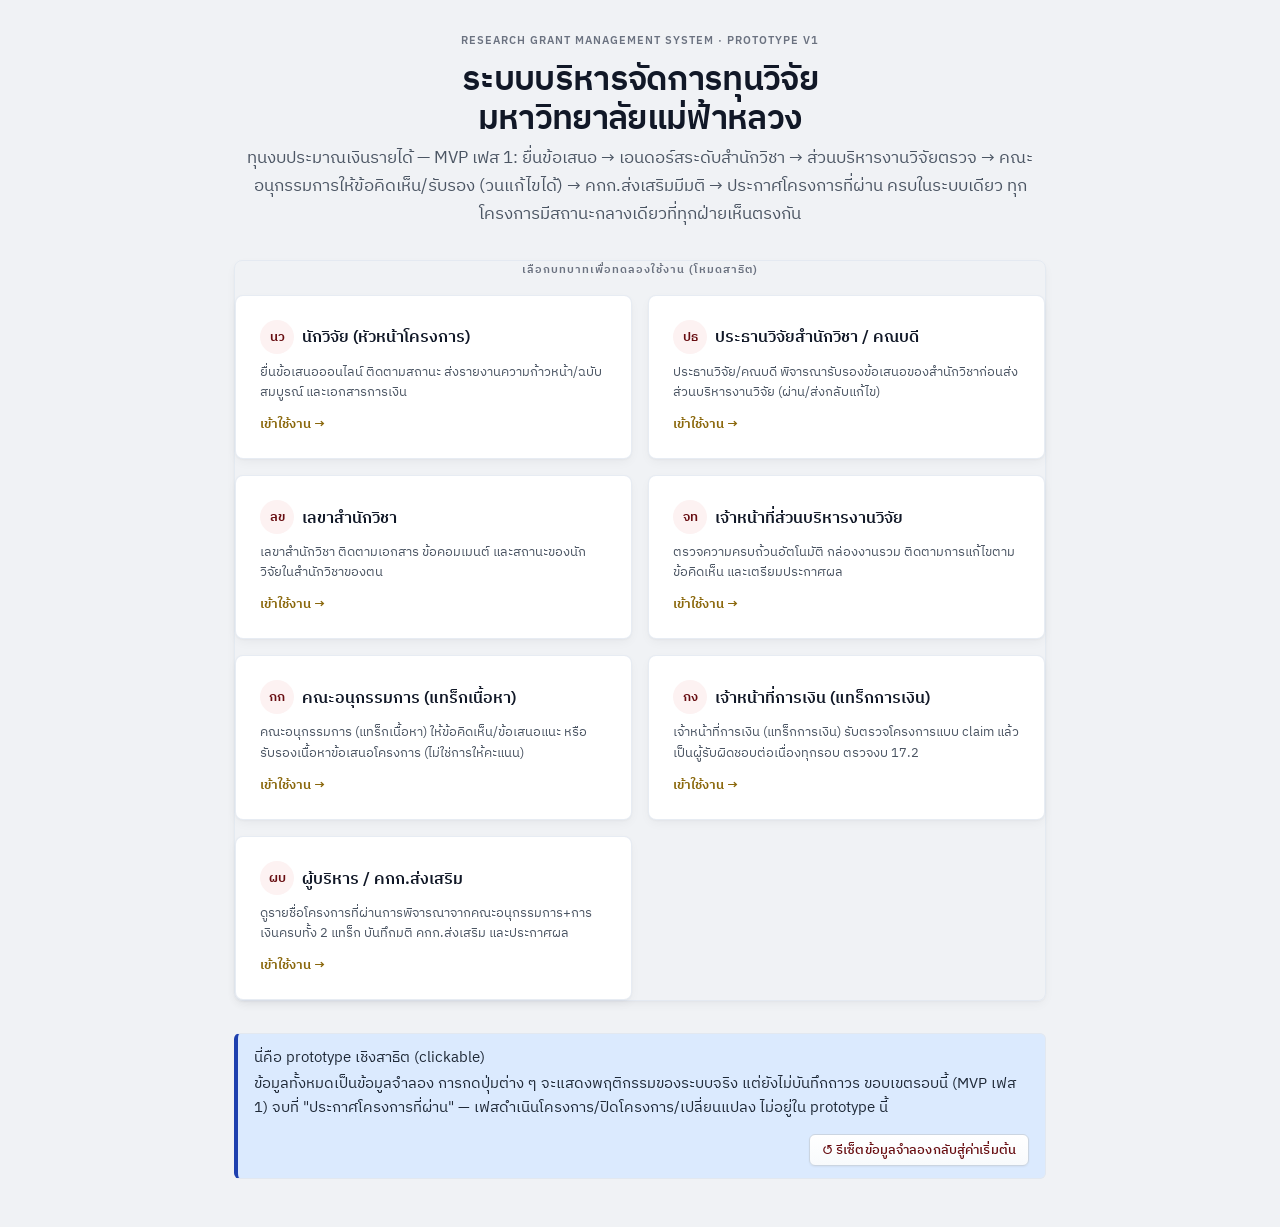
==== index.html @ e636d975 "Add files via upload" ====
<!DOCTYPE html>
<html lang="th">
<head>
<meta charset="UTF-8">
<meta name="viewport" content="width=device-width, initial-scale=1.0">
<title>RGMS · ระบบบริหารจัดการทุนวิจัย มฟล.</title>
<link rel="stylesheet" href="style.css">
</head>
<body>
<main class="section" style="min-height:100vh; display:flex; align-items:center;">
  <div class="container container--narrow stack gap-6">

    <div class="stack gap-2 text-center">
      <span class="text-overline">Research Grant Management System · Prototype v1</span>
      <h1 class="text-display">ระบบบริหารจัดการทุนวิจัย<br>มหาวิทยาลัยแม่ฟ้าหลวง</h1>
      <p class="text-body-lg text-muted">ทุนงบประมาณเงินรายได้ — MVP เฟส 1: ยื่นข้อเสนอ → เอนดอร์สระดับสำนักวิชา → ส่วนบริหารงานวิจัยตรวจ →
        คณะอนุกรรมการให้ข้อคิดเห็น/รับรอง (วนแก้ไขได้) → คกก.ส่งเสริมมีมติ → ประกาศโครงการที่ผ่าน
        ครบในระบบเดียว ทุกโครงการมีสถานะกลางเดียวที่ทุกฝ่ายเห็นตรงกัน</p>
    </div>

    <div class="card card--flat" style="background:transparent; border:none; padding:0;">
      <p class="text-overline text-center" style="margin-bottom:var(--space-4);">เลือกบทบาทเพื่อทดลองใช้งาน (โหมดสาธิต)</p>
      <div class="grid grid-2" id="role-grid"></div>
    </div>

   <div class="notice notice--info">
      <span class="notice__title">นี่คือ prototype เชิงสาธิต (clickable)</span>
      <span class="notice__body">ข้อมูลทั้งหมดเป็นข้อมูลจำลอง การกดปุ่มต่าง ๆ จะแสดงพฤติกรรมของระบบจริง แต่ยังไม่บันทึกถาวร
        ขอบเขตรอบนี้ (MVP เฟส 1) จบที่ "ประกาศโครงการที่ผ่าน" — เฟสดำเนินโครงการ/ปิดโครงการ/เปลี่ยนแปลง ไม่อยู่ใน prototype นี้</span>
      <div style="margin-top: 12px; text-align: right;">
        <button class="btn btn-secondary btn-sm" onclick="RGMS.resetDemoData()">
          ↺ รีเซ็ตข้อมูลจำลองกลับสู่ค่าเริ่มต้น
        </button>
      </div>
    </div>

  </div>
</main>

<script src="shared.js"></script>
<script>
  var roles = [
    { id: "researcher", desc: "ยื่นข้อเสนอออนไลน์ ติดตามสถานะ ส่งรายงานความก้าวหน้า/ฉบับสมบูรณ์ และเอกสารการเงิน" },
    { id: "chair", desc: "ประธานวิจัย/คณบดี พิจารณารับรองข้อเสนอของสำนักวิชาก่อนส่งส่วนบริหารงานวิจัย (ผ่าน/ส่งกลับแก้ไข)" },
    { id: "secretary", desc: "เลขาสำนักวิชา ติดตามเอกสาร ข้อคอมเมนต์ และสถานะของนักวิจัยในสำนักวิชาของตน" },
    { id: "staff", desc: "ตรวจความครบถ้วนอัตโนมัติ กล่องงานรวม ติดตามการแก้ไขตามข้อคิดเห็น และเตรียมประกาศผล" },
    { id: "reviewer", desc: "คณะอนุกรรมการ (แทร็กเนื้อหา) ให้ข้อคิดเห็น/ข้อเสนอแนะ หรือรับรองเนื้อหาข้อเสนอโครงการ (ไม่ใช่การให้คะแนน)" },
    { id: "finance", desc: "เจ้าหน้าที่การเงิน (แทร็กการเงิน) รับตรวจโครงการแบบ claim แล้วเป็นผู้รับผิดชอบต่อเนื่องทุกรอบ ตรวจงบ 17.2" },
    { id: "exec", desc: "ดูรายชื่อโครงการที่ผ่านการพิจารณาจากคณะอนุกรรมการ+การเงินครบทั้ง 2 แทร็ก บันทึกมติ คกก.ส่งเสริม และประกาศผล" }
  ];
  var grid = document.getElementById("role-grid");
  grid.innerHTML = roles.map(function (r) {
    var role = RGMS.ROLES[r.id];
    return '<button class="card" style="text-align:left; cursor:pointer; display:flex; flex-direction:column; gap:8px;" data-role="' + r.id + '">' +
      '<div class="cluster gap-2"><span class="avatar">' + role.short + '</span>' +
      '<span class="text-subhead">' + role.label + '</span></div>' +
      '<span class="text-sm text-muted">' + r.desc + '</span>' +
      '<span class="text-sm text-accent" style="font-weight:600; margin-top:4px;">เข้าใช้งาน →</span>' +
      '</button>';
  }).join("");
  grid.addEventListener("click", function (e) {
    var btn = e.target.closest("[data-role]");
    if (!btn) return;
    var id = btn.getAttribute("data-role");
    RGMS.setRole(id);
    window.location.href = RGMS.ROLES[id].home;
  });
</script>
</body>
</html>
---- style.css ----
/* =========================================================================
   style.css — ระบบบริหารจัดการทุนวิจัย มหาวิทยาลัยแม่ฟ้าหลวง (RGMS)
   Research Grant Management System — prototype v1
   Design language: "Analyst Console" — MFU Red & Gold Theme (Fixed Layout)
   ========================================================================= */

@import url('https://fonts.googleapis.com/css2?family=IBM+Plex+Sans+Thai:wght@400;500;600;700&family=IBM+Plex+Sans:wght@400;500;600;700&family=IBM+Plex+Mono:wght@400;500;600&display=swap');

/* -------------------------------------------------------------------------
   1. Design tokens — MFU Brand & Spacing System
   ------------------------------------------------------------------------- */
:root {
  /* Brand & Accent — MFU Red & Gold Palette */
  --color-primary: #851419;        /* MFU Deep Crimson — สีหลักองค์กร */
  --color-primary-strong: #680E12; /* MFU Crimson Dark — เมื่อ Hover หรือกด */
  --color-primary-tint: #FDF2F2;   /* MFU Crimson Soft Tint — พื้นหลังเลือก/Active */

  --color-accent: #C59B27;         /* MFU Warm Gold — สีเน้นองค์กร */
  --color-accent-strong: #8A670B;  /* MFU Gold Dark — ใช้กับตัวหนังสือสีทองบนพื้นสว่าง */
  --color-accent-tint: #FCF8EC;    /* MFU Gold Soft Tint — พื้นหลังไฮไลต์พิเศษ */

  /* Surfaces — Instrument Cool Greys */
  --color-bg: #F5F6F8;             /* พื้นหลังหน้าเว็บ */
  --color-surface: #FFFFFF;        /* พื้นหลังการ์ด/กล่องข้อมูล */
  --color-surface-alt: #F8F9FA;    /* พื้นหลังหัวตาราง */
  --color-surface-raised: #EAEBEC; /* พื้นหลังส่วนลึกลงไป */

  /* Content & Typography */
  --color-text-strong: #111827;    /* หัวข้อหลัก */
  --color-text: #1F2937;           /* เนื้อหาทั่วไป */
  --color-text-muted: #4B5563;     /* ข้อความอธิบาย */
  --color-text-subtle: #6B7280;    /* ตัวหนังสือสีจาง */
  --color-border: #E5E7EB;         /* เส้นขอบบาง hairline */
  --color-border-strong: #D1D5DB;  /* เส้นขอบกรอบอินพุต */
  --color-divider: #F3F4F6;        /* เส้นแบ่งเนื้อหา */

  /* Spacing System (8px Grid) — [แก้จุดเบี้ยว: เพิ่มตัวแปรที่ขาด] */
  --space-1: 4px;
  --space-2: 8px;
  --space-3: 12px;
  --space-4: 16px;
  --space-5: 24px;
  --space-6: 32px;
  --space-7: 40px;
  --space-8: 48px;

  /* Semantic Status Tones */
  --st-draft: #4B5563;      --st-draft-tint: #F3F4F6;   /* ฉบับร่าง */
  --st-wait: #92400E;       --st-wait-tint: #FEF3C7;    /* รอดำเนินการ / เตือน */
  --st-review: #851419;     --st-review-tint: #FDF2F2;  /* อยู่ระหว่างพิจารณา */
  --st-ok: #065F46;         --st-ok-tint: #D1FAE5;      /* ผ่าน / อนุมัติ */
  --st-revise: #B45309;     --st-revise-tint: #FFEDD5;  /* ให้ปรับแก้ */
  --st-reject: #991B1B;     --st-reject-tint: #FEE2E2;  /* ไม่อนุมัติ / ข้อผิดพลาด */
  --st-info: #1E40AF;       --st-info-tint: #DBEAFE;    /* ข้อมูลทั่วไป */

  /* Elevation & Effects */
  --radius: 8px;
  --radius-sm: 6px;
  --radius-pill: 9999px;
  --border-w: 1px;
  
  --shadow-sm: 0 1px 2px 0 rgba(0, 0, 0, 0.05);
  --shadow: 0 1px 3px 0 rgba(0, 0, 0, 0.1), 0 1px 2px -1px rgba(0, 0, 0, 0.1);
  --shadow-lg: 0 10px 15px -3px rgba(0, 0, 0, 0.1), 0 4px 6px -4px rgba(0, 0, 0, 0.1);
  --ring-focus: 0 0 0 3px rgba(133, 20, 25, 0.2);

  --font-head: 'IBM Plex Sans', 'IBM Plex Sans Thai', system-ui, sans-serif;
  --font-body: 'IBM Plex Sans Thai', 'IBM Plex Sans', system-ui, sans-serif;
  --font-mono: 'IBM Plex Mono', monospace;

  --sidebar-w: 244px;
  --touch-min: 42px;
}

/* -------------------------------------------------------------------------
   Reset
   ------------------------------------------------------------------------- */
*, *::before, *::after { box-sizing: border-box; }
html { -webkit-text-size-adjust: 100%; }
body {
  margin: 0;
  background: var(--color-bg);
  color: var(--color-text);
  font-family: var(--font-body);
  font-size: 15px;
  line-height: 1.6;
  -webkit-font-smoothing: antialiased;
}
img { max-width: 100%; display: block; }
button { font-family: inherit; cursor: pointer; }
a { color: var(--color-primary); }
a:hover { color: var(--color-primary-strong); }
table { border-collapse: collapse; width: 100%; }
h1, h2, h3, h4, p, ul, ol { margin: 0; }
input, select, textarea { font-family: inherit; }
:focus-visible { outline: none; box-shadow: var(--ring-focus); border-radius: var(--radius-sm); }

/* -------------------------------------------------------------------------
   Typography
   ------------------------------------------------------------------------- */
.text-display { font-family: var(--font-head); font-weight: 600; font-size: 34px; line-height: 1.15; letter-spacing: -0.02em; color: var(--color-text-strong); }
.text-headline { font-family: var(--font-head); font-weight: 600; font-size: 26px; line-height: 1.2; letter-spacing: -0.01em; color: var(--color-text-strong); }
.text-title { font-family: var(--font-head); font-weight: 600; font-size: 20px; line-height: 1.3; color: var(--color-text-strong); }
.text-subhead { font-family: var(--font-head); font-weight: 600; font-size: 16px; line-height: 1.4; color: var(--color-text-strong); }
.text-body-lg { font-size: 17px; line-height: 1.65; }
.text-body { font-size: 15px; line-height: 1.6; }
.text-sm { font-size: 13px; line-height: 1.55; }
.text-overline { font-family: var(--font-head); font-weight: 600; font-size: 11px; letter-spacing: 0.09em; text-transform: uppercase; color: var(--color-text-subtle); }
.text-mono { font-family: var(--font-mono); font-size: 13px; }
.text-muted { color: var(--color-text-muted); }
.text-subtle { color: var(--color-text-subtle); }
.text-accent { color: var(--color-accent-strong); }
.text-center { text-align: center; }
.num { font-family: var(--font-mono); font-variant-numeric: tabular-nums; letter-spacing: -0.02em; }

/* -------------------------------------------------------------------------
   Layout utilities
   ------------------------------------------------------------------------- */
.container { max-width: 1200px; margin: 0 auto; padding: 0 var(--space-5); }
.container--narrow { max-width: 860px; }
.stack { display: flex; flex-direction: column; }
.cluster { display: flex; flex-wrap: wrap; align-items: center; }
.between { display: flex; justify-content: space-between; align-items: center; gap: var(--space-3); }
.gap-1 { gap: var(--space-1); } .gap-2 { gap: var(--space-2); } .gap-3 { gap: var(--space-3); }
.gap-4 { gap: var(--space-4); } .gap-5 { gap: var(--space-5); } .gap-6 { gap: var(--space-6); }
.grid { display: grid; gap: var(--space-4); }
.grid-2 { grid-template-columns: repeat(2, 1fr); }
.grid-3 { grid-template-columns: repeat(3, 1fr); }
.grid-4 { grid-template-columns: repeat(4, 1fr); }
.grid-auto { grid-template-columns: repeat(auto-fit, minmax(220px, 1fr)); }
@media (max-width: 980px) { .grid-3, .grid-4 { grid-template-columns: repeat(2, 1fr); } }
@media (max-width: 640px) { .grid-2, .grid-3, .grid-4 { grid-template-columns: 1fr; } }
.section { padding: var(--space-6) 0 var(--space-8); }
.divider { border: none; border-top: var(--border-w) solid var(--color-divider); margin: var(--space-4) 0; }
.flex-1 { flex: 1; }
.wrap { flex-wrap: wrap; }
.ml-auto { margin-left: auto; }
.sr-only { position: absolute; width: 1px; height: 1px; padding: 0; margin: -1px; overflow: hidden; clip: rect(0,0,0,0); white-space: nowrap; border: 0; }
@media (max-width: 640px) { .hide-sm { display: none !important; } }

/* -------------------------------------------------------------------------
   App shell — Sidebar & Topbar
   ------------------------------------------------------------------------- */
.app-sidebar {
  position: fixed; top: 0; left: 0; bottom: 0; width: var(--sidebar-w);
  background: var(--color-surface); color: var(--color-text);
  border-right: var(--border-w) solid var(--color-border);
  display: flex; flex-direction: column; z-index: 40; overflow-y: auto;
}
.app-sidebar__brand {
  display: flex; flex-direction: column; gap: 2px;
  padding: var(--space-4);
  border-bottom: var(--border-w) solid var(--color-divider);
  text-decoration: none;
  border-top: 3px solid var(--color-accent); /* ขอบสีทอง มฟล. */
}
.app-sidebar__brand-name { font-family: var(--font-head); font-weight: 600; font-size: 17px; letter-spacing: -0.02em; color: var(--color-primary); }
.app-sidebar__brand-sub { font-size: 11px; color: var(--color-text-subtle); letter-spacing: 0.02em; }
.app-sidebar__group { padding: var(--space-3) var(--space-2) var(--space-1); }
.app-sidebar__group-label { font-size: 10px; font-weight: 600; letter-spacing: 0.09em; text-transform: uppercase; color: var(--color-text-subtle); padding: 0 var(--space-3); }
.app-sidebar__nav { display: flex; flex-direction: column; flex: 1; padding: var(--space-2); gap: 2px; }
.app-sidebar__link {
  display: flex; align-items: center; gap: var(--space-2);
  font-weight: 500; font-size: 14px; color: var(--color-text); text-decoration: none;
  padding: 10px var(--space-3); min-height: var(--touch-min);
  border-radius: var(--radius-sm); transition: background .12s, color .12s;
}
.app-sidebar__link:hover { background: var(--color-bg); color: var(--color-text-strong); }
.app-sidebar__link.is-active { background: var(--color-primary-tint); color: var(--color-primary-strong); font-weight: 600; border-left: 3px solid var(--color-primary); }
.app-sidebar__link .tag-count {
  margin-left: auto; font-family: var(--font-mono); font-size: 11px; font-weight: 600;
  background: var(--color-surface-raised); color: var(--color-text-muted); border-radius: var(--radius-pill);
  padding: 1px 8px; min-width: 22px; text-align: center;
}
.app-sidebar__link.is-active .tag-count { background: var(--color-primary-tint); color: var(--color-primary-strong); }
.app-sidebar__footer { border-top: var(--border-w) solid var(--color-divider); padding: var(--space-3); display: flex; flex-direction: column; gap: var(--space-2); }
.app-sidebar__user { display: flex; align-items: center; gap: var(--space-2); }
.app-sidebar__user-meta { display: flex; flex-direction: column; gap: 1px; min-width: 0; }
.app-sidebar__user-name { font-size: 13px; font-weight: 600; color: var(--color-text-strong); white-space: nowrap; overflow: hidden; text-overflow: ellipsis; }
.app-sidebar__user-role { font-size: 11px; color: var(--color-text-subtle); }

body.has-sidebar { padding-left: var(--sidebar-w); }

@media (max-width: 860px) {
  .app-sidebar {
    position: sticky; top: 0; left: 0; width: 100%; height: auto; bottom: auto;
    flex-direction: row; align-items: center; overflow-x: auto; z-index: 50;
    border-right: none; border-bottom: var(--border-w) solid var(--color-border);
  }
  .app-sidebar__brand { border-bottom: none; border-right: var(--border-w) solid var(--color-divider); white-space: nowrap; }
  .app-sidebar__group, .app-sidebar__group-label { display: none; }
  .app-sidebar__nav { flex-direction: row; flex: 1; padding: var(--space-2); gap: var(--space-1); }
  .app-sidebar__link { white-space: nowrap; }
  .app-sidebar__link .tag-count { margin-left: var(--space-1); }
  .app-sidebar__footer { display: none; }
  body.has-sidebar { padding-left: 0; }
}

/* -------------------------------------------------------------------------
   Page Header & Cards
   ------------------------------------------------------------------------- */
.page-head { display: flex; flex-direction: column; gap: var(--space-2); margin-bottom: var(--space-5); }
.breadcrumb { font-size: 13px; color: var(--color-text-muted); }
.breadcrumb a { text-decoration: none; }
.breadcrumb a:hover { text-decoration: underline; }

.card {
  background: var(--color-surface); border: var(--border-w) solid var(--color-border);
  border-radius: var(--radius); padding: var(--space-5); box-shadow: var(--shadow-sm);
}
.card--flat { box-shadow: none; }
.card--alt { background: var(--color-bg); }
.card--pad-sm { padding: var(--space-4); }
.card__header { display: flex; justify-content: space-between; align-items: flex-start; gap: var(--space-3); margin-bottom: var(--space-4); }

.stat { display: flex; flex-direction: column; gap: var(--space-1); }
.stat__value { font-family: var(--font-mono); font-weight: 600; font-size: 30px; line-height: 1.05; letter-spacing: -0.02em; font-variant-numeric: tabular-nums; color: var(--color-text-strong); }
.stat__label { font-size: 13px; color: var(--color-text-muted); }

/* -------------------------------------------------------------------------
   Buttons
   ------------------------------------------------------------------------- */
.btn {
  display: inline-flex; align-items: center; justify-content: center; gap: var(--space-2);
  font-family: var(--font-body); font-weight: 500; letter-spacing: 0.01em;
  border-radius: var(--radius-sm); border: var(--border-w) solid transparent;
  text-decoration: none; white-space: nowrap; transition: background .12s, border-color .12s, box-shadow .12s;
}
.btn-lg { min-height: 48px; padding: 0 var(--space-5); font-size: 15px; }
.btn-md { min-height: var(--touch-min); padding: 0 var(--space-4); font-size: 14px; }
.btn-sm { min-height: 32px; padding: 0 var(--space-3); font-size: 13px; }
.btn-primary { background: var(--color-primary); border-color: var(--color-primary); color: #fff; }
.btn-primary:hover { background: var(--color-primary-strong); border-color: var(--color-primary-strong); }
.btn-secondary { background: var(--color-surface); border-color: var(--color-border-strong); color: var(--color-primary-strong); }
.btn-secondary:hover { background: var(--color-primary-tint); border-color: var(--color-primary); }
.btn-primary-solid { background: var(--color-primary-strong); border-color: var(--color-primary-strong); color: #fff; }
.btn-primary-solid:hover { background: var(--color-primary); }
.btn-ghost { background: transparent; color: var(--color-primary-strong); }
.btn-ghost:hover { background: var(--color-primary-tint); }
.btn-danger { background: var(--st-reject); border-color: var(--st-reject); color: #fff; }
.btn-ok { background: var(--st-ok); border-color: var(--st-ok); color: #fff; }
.btn:disabled { opacity: 0.45; cursor: not-allowed; }
.btn-block { width: 100%; }

/* -------------------------------------------------------------------------
   Forms
   ------------------------------------------------------------------------- */
.field { display: flex; flex-direction: column; gap: var(--space-1); margin-bottom: var(--space-4); }
.field__label { font-weight: 600; font-size: 13px; color: var(--color-text-strong); }
.field__label .req { color: var(--st-reject); }
.field__control {
  font-size: 15px; padding: 9px var(--space-3); min-height: var(--touch-min);
  border: var(--border-w) solid var(--color-border-strong); border-radius: var(--radius-sm);
  background: var(--color-surface); color: var(--color-text); width: 100%;
  box-shadow: inset 0 1px 1px rgba(23, 23, 29, 0.04); transition: border-color .12s, box-shadow .12s;
}
textarea.field__control { min-height: 90px; resize: vertical; }
.field__control:focus { outline: none; box-shadow: var(--ring-focus); border-color: var(--color-primary); }

/* -------------------------------------------------------------------------
   Status Badges & Tables
   ------------------------------------------------------------------------- */
.badge {
  display: inline-flex; align-items: center; gap: 6px;
  font-weight: 600; font-size: 12px; letter-spacing: 0.01em;
  padding: 3px 10px; border-radius: var(--radius-pill); border: var(--border-w) solid transparent;
  white-space: nowrap;
}
.badge::before { content: ''; width: 7px; height: 7px; border-radius: 50%; background: currentColor; flex-shrink: 0; }
.badge-draft { color: var(--st-draft); background: var(--st-draft-tint); }
.badge-wait { color: var(--st-wait); background: var(--st-wait-tint); }
.badge-review { color: var(--st-review); background: var(--st-review-tint); }
.badge-ok { color: var(--st-ok); background: var(--st-ok-tint); }
.badge-revise { color: var(--st-revise); background: var(--st-revise-tint); }
.badge-reject { color: var(--st-reject); background: var(--st-reject-tint); }

.table-wrap { overflow-x: auto; border: var(--border-w) solid var(--color-border); border-radius: var(--radius); background: var(--color-surface); }
.table { min-width: 640px; }
.table th, .table td { text-align: left; padding: var(--space-3); border-bottom: var(--border-w) solid var(--color-divider); font-size: 14px; vertical-align: middle; }
.table thead th { background: var(--color-surface-alt); font-family: var(--font-head); font-weight: 600; font-size: 11px; letter-spacing: 0.09em; text-transform: uppercase; color: var(--color-text-subtle); position: sticky; top: 0; }
.table tbody tr.is-clickable:hover { background: var(--color-primary-tint); }
.table td.right, .table th.right { text-align: right; }
.table td:last-child, .table th:last-child { position: sticky; right: 0; background: var(--color-surface); box-shadow: -6px 0 8px -6px rgba(15, 23, 42, 0.12); }

/* Checklist, Notices, Avatars */
.checklist { list-style: none; padding: 0; display: flex; flex-direction: column; gap: var(--space-1); }
.checklist__item { display: flex; align-items: flex-start; gap: var(--space-3); padding: var(--space-2) var(--space-3); border-radius: var(--radius-sm); }
.checklist__item .mark { flex-shrink: 0; width: 22px; height: 22px; border-radius: 50%; display: inline-flex; align-items: center; justify-content: center; font-weight: 700; font-size: 13px; }
.checklist__item--ok { background: var(--st-ok-tint); } .checklist__item--ok .mark { background: var(--st-ok); color: #fff; }
.checklist__item--fail { background: var(--st-reject-tint); } .checklist__item--fail .mark { background: var(--st-reject); color: #fff; }

.notice { border: var(--border-w) solid var(--color-border); border-left: 4px solid var(--color-primary); background: var(--color-surface); border-radius: var(--radius-sm); padding: var(--space-3) var(--space-4); display: flex; flex-direction: column; gap: 2px; }
.notice--info { border-left-color: var(--st-info); background: var(--st-info-tint); }
.notice--ok { border-left-color: var(--st-ok); background: var(--st-ok-tint); }

.avatar { width: 34px; height: 34px; border-radius: 50%; background: var(--color-primary-tint); color: var(--color-primary-strong); display: inline-flex; align-items: center; justify-content: center; font-family: var(--font-head); font-weight: 600; font-size: 13px; flex-shrink: 0; }

/* -------------------------------------------------------------------------
   Field Locking & System Modals
   ------------------------------------------------------------------------- */
.field-control--locked {
  background-color: #F3F4F6 !important;
  border-color: #E5E7EB !important;
  color: #6B7280 !important;
  cursor: not-allowed !important;
}

.badge-locked {
  display: inline-flex; align-items: center; gap: 6px;
  background-color: #ECFDF5; color: #047857; border: 1px solid #A7F3D0;
  font-size: 11px; font-weight: 600; padding: 2px 8px; border-radius: 4px;
}

.role-bar {
  background-color: #851419; color: #FFFFFF; padding: 8px 24px; font-size: 13px;
  display: flex; align-items: center; justify-content: space-between;
  border-bottom: 2px solid #C59B27; position: sticky; top: 0; z-index: 1000;
}
.role-bar__select { background-color: #680E12; color: #FFFFFF; border: 1px solid #C59B27; border-radius: 4px; padding: 4px 12px; font-size: 12px; outline: none; cursor: pointer; }

.budget-ratio-info { font-size: 11px; font-weight: 600; margin-top: 4px; display: block; }
.budget-ratio-info--pass { color: #059669; }
.budget-ratio-info--fail { color: #DC2626; }

.modal-overlay { position: fixed; inset: 0; background-color: rgba(15, 23, 42, 0.6); backdrop-filter: blur(2px); display: flex; align-items: center; justify-content: center; z-index: 2000; }
.modal-container { background: #FFFFFF; border-radius: 8px; box-shadow: var(--shadow-lg); width: 100%; max-width: 680px; max-height: 90vh; overflow-y: auto; padding: 24px; border: 1px solid #E2E8F0; }
form-stepper {
  position: sticky;
  top: 80px;
  display: flex;
  flex-direction: column;
  gap: var(--space-2);
}

.stepper-item {
  padding: var(--space-2) var(--space-3);
  font-size: 13px;
  color: var(--color-text-muted);
  border-left: 2px solid var(--color-border);
  text-decoration: none;
  transition: all 0.15s ease;
}

.stepper-item:hover, .stepper-item.is-active {
  color: var(--color-primary);
  border-left-color: var(--color-primary);
  font-weight: 600;
  background: var(--color-primary-tint);
}

/* Dual-Track Visual Badges */
.badge-track-content {
  background-color: var(--color-primary-tint);
  color: var(--color-primary-strong);
  border: 1px solid var(--color-primary);
}

.badge-track-finance {
  background-color: #EFF6FF;
  color: #1E40AF;
  border: 1px solid #BFDBFE;
}

/* Micro-Interaction Spinner */
.spinner {
  width: 24px;
  height: 24px;
  border: 3px solid var(--color-border);
  border-top-color: var(--color-primary);
  border-radius: 50%;
  animation: spin 0.8s linear infinite;
}

@keyframes spin { 
  to { transform: rotate(360deg); } 
}
/* ==========================================================================
   MFU RGMS — Signature Executive Theme Overlay
   ========================================================================== */

/* 1. Signature Card (การ์ดไฮไลต์พิเศษเน้นเอกลักษณ์ มฟล.) */
.card--featured {
  position: relative;
  background: linear-gradient(145deg, #FFFFFF 0%, #FCF8EC 100%) !important;
  border: 1px solid rgba(197, 155, 39, 0.4) !important;
  box-shadow: 0 10px 25px -5px rgba(133, 20, 25, 0.08), 0 8px 10px -6px rgba(133, 20, 25, 0.05) !important;
  overflow: hidden;
}

.card--featured::before {
  content: "";
  position: absolute;
  top: 0;
  left: 0;
  right: 0;
  height: 3px;
  background: linear-gradient(90deg, #851419 0%, #C59B27 50%, #851419 100%);
}

/* 2. Living Status Badges (ป้ายสถานะแบบมีแสงเรืองรอง) */
.badge {
  font-family: var(--font-mono);
  letter-spacing: -0.01em;
  box-shadow: inset 0 0 0 1px rgba(0, 0, 0, 0.06);
  backdrop-filter: blur(4px);
}

.badge-review::before {
  box-shadow: 0 0 8px #851419;
  animation: pulse-glow 2s infinite;
}

.badge-ok::before {
  box-shadow: 0 0 6px #065F46;
}

@keyframes pulse-glow {
  0% { opacity: 0.4; transform: scale(0.95); }
  50% { opacity: 1; transform: scale(1.15); }
  100% { opacity: 0.4; transform: scale(0.95); }
}

/* 3. Floating Executive Dock (แถบควบคุมลอยตัวด้านล่าง) */
.executive-dock {
  position: fixed;
  bottom: 24px;
  left: calc(var(--sidebar-w) + (100% - var(--sidebar-w)) / 2);
  transform: translateX(-50%);
  background: rgba(23, 25, 35, 0.88);
  backdrop-filter: blur(12px);
  -webkit-backdrop-filter: blur(12px);
  color: #FFFFFF;
  padding: 10px 20px;
  border-radius: var(--radius-pill);
  border: 1px solid rgba(197, 155, 39, 0.3);
  box-shadow: 0 20px 25px -5px rgba(0, 0, 0, 0.3), 0 8px 10px -6px rgba(0, 0, 0, 0.2);
  display: flex;
  align-items: center;
  gap: 16px;
  z-index: 1500;
  transition: all 0.2s ease;
}

.executive-dock__title {
  font-size: 13px;
  font-weight: 600;
  color: #F3F4F6;
  border-right: 1px solid rgba(255, 255, 255, 0.2);
  padding-right: 12px;
}

/* 4. High-Density Console Table (ปรับตารางให้ตอบสนองนุ่มนวล) */
.table thead th {
  background: var(--color-surface-alt) !important;
  border-bottom: 2px solid var(--color-accent) !important;
  color: var(--color-primary) !important;
  font-weight: 700 !important;
  letter-spacing: 0.05em;
}

.table tbody tr {
  transition: transform 0.12s ease, box-shadow 0.12s ease, background-color 0.12s ease;
}

.table tbody tr:hover {
  background-color: var(--color-primary-tint) !important;
  transform: translateY(-1px);
  box-shadow: 0 4px 12px rgba(133, 20, 25, 0.06);
}

/* 5. Custom Scrollbar & Selection Design */
::-webkit-scrollbar {
  width: 6px;
  height: 6px;
}
::-webkit-scrollbar-track {
  background: var(--color-bg);
}
::-webkit-scrollbar-thumb {
  background: #D1D5DB;
  border-radius: 3px;
}
::-webkit-scrollbar-thumb:hover {
  background: var(--color-primary);
}
/* การ์ดไฮไลต์พิเศษ (มีแถบสีแดง-ทอง มฟล.) */
.card--featured {
  position: relative;
  background: linear-gradient(145deg, #FFFFFF 0%, #FCF8EC 100%) !important;
  border: 1px solid rgba(197, 155, 39, 0.4) !important;
  box-shadow: 0 10px 25px -5px rgba(133, 20, 25, 0.08) !important;
  overflow: hidden;
}

.card--featured::before {
  content: "";
  position: absolute;
  top: 0; left: 0; right: 0;
  height: 3px;
  background: linear-gradient(90deg, #851419 0%, #C59B27 50%, #851419 100%);
}

/* การ์ดแสดงตัวเลขสถิติ (มีขอบบนสีแดง มฟล.) */
.stat-card {
  border-top: 3px solid #851419 !important;
  background: linear-gradient(180deg, #FFFFFF 0%, #F9FAFB 100%) !important;
}
/* ==========================================================================
   MFU RGMS — Refined Executive Slate Theme (Harmonious & Low-Glare)
   ========================================================================== */

:root {
  /* พื้นหลังเทา Slate นุ่มสายตา สว่างกำลังดี ไม่จ้าและไม่หมอง */
  --color-bg: #F0F2F5;
  --color-surface: #FFFFFF;
  --color-border: #E2E8F0;
  --color-border-strong: #CBD5E1;
  --color-divider: #EDF2F7;
}

/* Sidebar โทนแดงเข้ม MFU Deep Burgundy (หรูหรา และกลมกลืนกับแบรนด์) */
.app-sidebar {
  background: linear-gradient(180deg, #4A080B 0%, #320507 100%) !important;
  color: #F8FAFC !important;
  border-right: 1px solid #5C0E12 !important;
  box-shadow: 4px 0 20px rgba(0, 0, 0, 0.05);
}

.app-sidebar__brand {
  border-bottom: 1px solid rgba(255, 255, 255, 0.08) !important;
  border-top: 3px solid #C59B27 !important; /* MFU Warm Gold */
  background: rgba(0, 0, 0, 0.15);
}

.app-sidebar__brand-name { 
  color: #FFFFFF !important; 
  font-weight: 700;
}

.app-sidebar__brand-sub { 
  color: #E2E8F0 !important; 
  opacity: 0.85; 
}

.app-sidebar__link {
  color: #E2E8F0 !important;
  transition: all 0.15s ease;
}

.app-sidebar__link:hover {
  background: rgba(255, 255, 255, 0.08) !important;
  color: #FFFFFF !important;
}

.app-sidebar__link.is-active {
  background: #851419 !important; /* MFU Crimson Primary */
  color: #FFFFFF !important;
  border-left: 3px solid #C59B27 !important;
  box-shadow: inset 0 1px 0 rgba(255, 255, 255, 0.1);
}

.app-sidebar__link .tag-count {
  background: rgba(255, 255, 255, 0.12) !important;
  color: #F8FAFC !important;
}

.app-sidebar__link.is-active .tag-count {
  background: #C59B27 !important; /* สีทอง มฟล. เด่นชัด */
  color: #111827 !important;
  font-weight: 700;
}

.app-sidebar__group-label { color: #A0AEC0 !important; }
.app-sidebar__footer { 
  border-top: 1px solid rgba(255, 255, 255, 0.08) !important; 
  background: rgba(0, 0, 0, 0.15); 
}
.app-sidebar__user-name { color: #FFFFFF !important; }
.app-sidebar__user-role { color: #CBD5E1 !important; }

/* ==========================================================================
   MFU RGMS — Executive World-Class Polish (Depth & Micro-Typography Overlay)
   ========================================================================== */

/* 1. Multi-Layer Shadows & Tactile Elevation สำหรับการ์ดทุกใบ */
.card {
  border: 1px solid rgba(226, 232, 240, 0.8) !important;
  box-shadow: 
    0 1px 2px 0 rgba(15, 23, 42, 0.03),
    0 4px 12px -2px rgba(15, 23, 42, 0.05) !important;
  transition: transform 0.2s cubic-bezier(0.16, 1, 0.3, 1), 
              box-shadow 0.2s cubic-bezier(0.16, 1, 0.3, 1) !important;
}

.card:hover {
  box-shadow: 
    0 4px 6px -1px rgba(15, 23, 42, 0.04),
    0 12px 24px -4px rgba(15, 23, 42, 0.08) !important;
}

/* 2. Enhanced Featured Card & Stat Card (สไตล์กล่องควบคุมระดับสูง) */
.card--featured {
  background: linear-gradient(180deg, #FFFFFF 0%, #FCFBF7 100%) !important;
  border: 1px solid rgba(197, 155, 39, 0.35) !important;
  box-shadow: 
    0 1px 3px 0 rgba(133, 20, 25, 0.04),
    0 10px 30px -5px rgba(133, 20, 25, 0.08) !important;
}

.stat-card {
  position: relative;
  border-top: none !important;
  background: #FFFFFF !important;
  overflow: hidden;
}

.stat-card::before {
  content: "";
  position: absolute;
  top: 0; left: 0; right: 0;
  height: 3px;
  background: linear-gradient(90deg, #851419 0%, #C59B27 100%);
}

/* 3. Tactile Button Refinement (เพิ่มความนูนและสะท้อนแสง) */
.btn-primary {
  background: linear-gradient(180deg, #96181F 0%, #851419 100%) !important;
  border: 1px solid #680E12 !important;
  box-shadow: inset 0 1px 0 rgba(255, 255, 255, 0.2), 
              0 2px 4px rgba(133, 20, 25, 0.2) !important;
  transition: all 0.15s cubic-bezier(0.16, 1, 0.3, 1) !important;
}

.btn-primary:hover {
  background: linear-gradient(180deg, #A81B22 0%, #96181F 100%) !important;
  transform: translateY(-1px);
  box-shadow: inset 0 1px 0 rgba(255, 255, 255, 0.25), 
              0 4px 10px rgba(133, 20, 25, 0.3) !important;
}

.btn-secondary {
  background: linear-gradient(180deg, #FFFFFF 0%, #F8FAFC 100%) !important;
  border: 1px solid #CBD5E1 !important;
  box-shadow: inset 0 1px 0 #FFFFFF, 0 1px 2px rgba(0, 0, 0, 0.05) !important;
}

.btn-secondary:hover {
  background: #F1F5F9 !important;
  border-color: var(--color-primary) !important;
  color: var(--color-primary-strong) !important;
}

/* 4. High-Precision Micro-Typography (ตารางข้อมูลความคมชัดสูง) */
.table thead th {
  background: #F8FAFC !important;
  color: #475569 !important;
  font-size: 11px !important;
  font-weight: 700 !important;
  letter-spacing: 0.06em !important;
  border-bottom: 2px solid #E2E8F0 !important;
  padding: 12px 16px !important;
}

.table tbody td {
  padding: 14px 16px !important;
  border-bottom: 1px solid #EDF2F7 !important;
  font-size: 14px;
}

.table tbody tr {
  transition: background-color 0.12s ease !important;
}

.table tbody tr:hover {
  background-color: #F8FAF9 !important; /* เขียวหมอกบางสุดๆ เมื่อ Hover */
}

/* 5. Custom Form Controls Enhancement */
.field__control {
  border-color: #CBD5E1 !important;
  box-shadow: inset 0 1px 2px rgba(15, 23, 42, 0.04) !important;
  transition: all 0.15s ease !important;
}

.field__control:focus {
  border-color: #851419 !important;
  box-shadow: 0 0 0 3px rgba(133, 20, 25, 0.15) !important;
  background-color: #FFFFFF !important;
}
/* ==========================================================================
   Command Palette Overlay (Cmd + K Universal Navigation)
   ========================================================================== */
.cmd-palette-backdrop {
  position: fixed;
  inset: 0;
  background: rgba(15, 23, 42, 0.65);
  backdrop-filter: blur(8px);
  z-index: 3000;
  display: flex;
  align-items: flex-start;
  justify-content: center;
  padding-top: 12vh;
}

.cmd-palette {
  background: #FFFFFF;
  border-radius: 12px;
  width: 100%;
  max-width: 640px;
  border: 1px solid rgba(197, 155, 39, 0.4);
  box-shadow: 0 25px 50px -12px rgba(0, 0, 0, 0.25);
  overflow: hidden;
  animation: cmd-in 0.15s cubic-bezier(0.16, 1, 0.3, 1);
}

@keyframes cmd-in {
  from { opacity: 0; transform: scale(0.96) translateY(-10px); }
  to { opacity: 1; transform: scale(1) translateY(0); }
}

.cmd-palette__input-wrap {
  display: flex;
  align-items: center;
  padding: 16px 20px;
  border-bottom: 1px solid #E2E8F0;
  background: #FAFAFA;
}

.cmd-palette__input {
  border: none;
  outline: none;
  background: transparent;
  font-size: 16px;
  width: 100%;
  color: #111827;
  font-family: var(--font-body);
}

.cmd-palette__list {
  max-height: 340px;
  overflow-y: auto;
  padding: 8px;
}

.cmd-palette__item {
  display: flex;
  align-items: center;
  justify-content: space-between;
  padding: 10px 14px;
  border-radius: 6px;
  font-size: 14px;
  color: #374151;
  cursor: pointer;
  transition: all 0.1s ease;
}

.cmd-palette__item:hover, .cmd-palette__item.is-selected {
  background: #851419;
  color: #FFFFFF;
}

.cmd-palette__item:hover .text-muted, .cmd-palette__item.is-selected .text-muted {
  color: #E2E8F0;
}

.cmd-key-badge {
  font-family: var(--font-mono);
  font-size: 11px;
  padding: 2px 6px;
  background: #E2E8F0;
  border-radius: 4px;
  color: #475569;
}
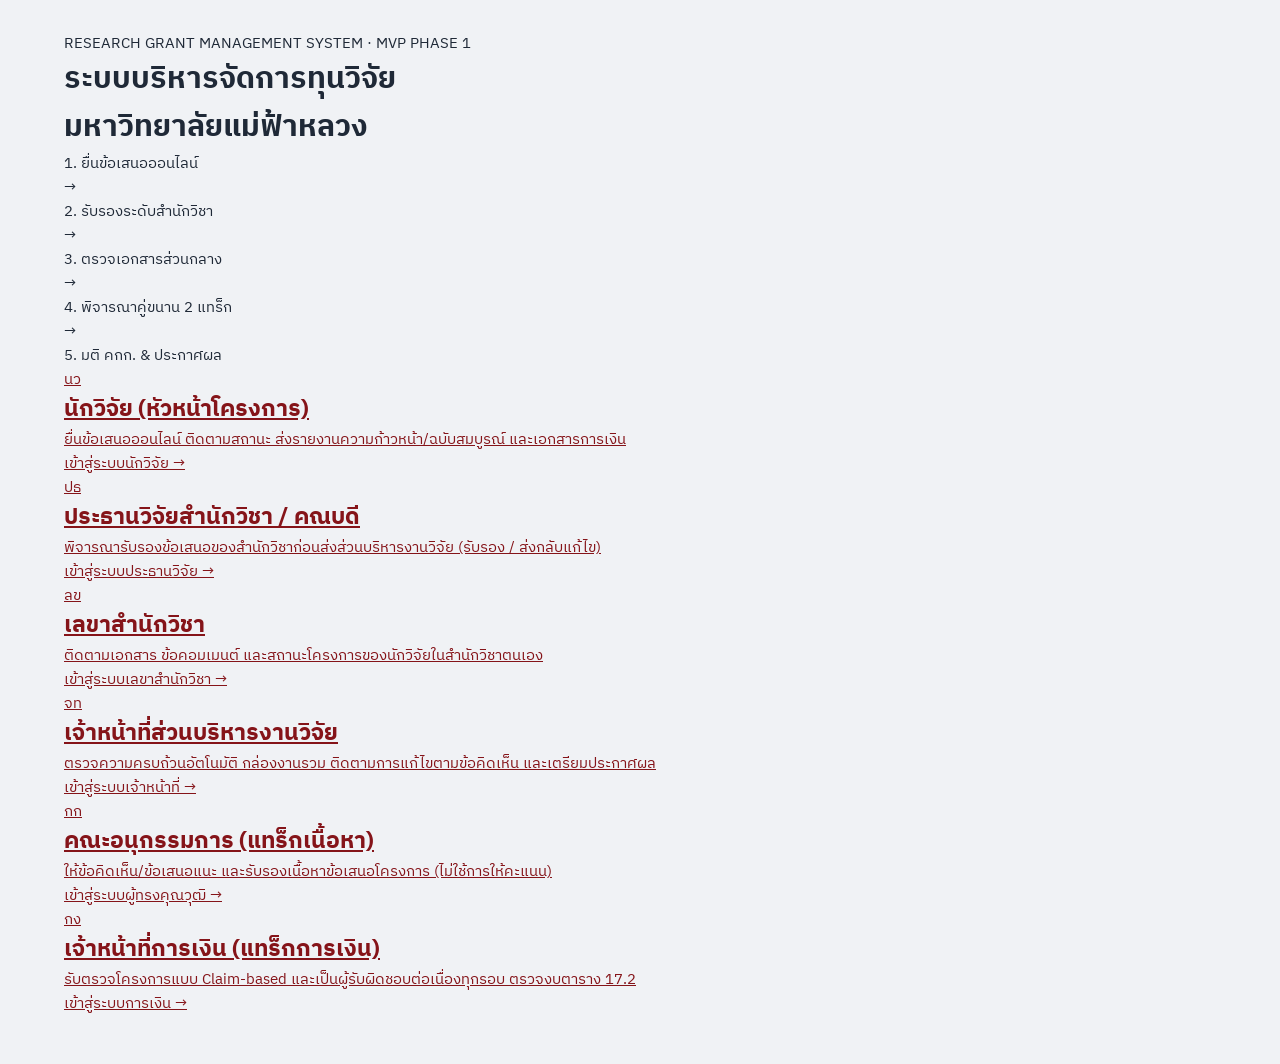
==== commit a16a2722: "Refactor main structure and update role selection" ====
--- a/index.html
+++ b/index.html
@@ -7,31 +7,97 @@
 <link rel="stylesheet" href="style.css">
 </head>
 <body>
-<main class="section" style="min-height:100vh; display:flex; align-items:center;">
-  <div class="container container--narrow stack gap-6">
+<main class="section">
+  <div class="container">
 
-    <div class="stack gap-2 text-center">
-      <span class="text-overline">Research Grant Management System · Prototype v1</span>
-      <h1 class="text-display">ระบบบริหารจัดการทุนวิจัย<br>มหาวิทยาลัยแม่ฟ้าหลวง</h1>
-      <p class="text-body-lg text-muted">ทุนงบประมาณเงินรายได้ — MVP เฟส 1: ยื่นข้อเสนอ → เอนดอร์สระดับสำนักวิชา → ส่วนบริหารงานวิจัยตรวจ →
-        คณะอนุกรรมการให้ข้อคิดเห็น/รับรอง (วนแก้ไขได้) → คกก.ส่งเสริมมีมติ → ประกาศโครงการที่ผ่าน
-        ครบในระบบเดียว ทุกโครงการมีสถานะกลางเดียวที่ทุกฝ่ายเห็นตรงกัน</p>
+    <!-- Hero Header & Process Flow -->
+    <div class="portal-hero">
+      <div class="portal-hero__overline">RESEARCH GRANT MANAGEMENT SYSTEM · MVP PHASE 1</div>
+      <h1 class="portal-hero__title">ระบบบริหารจัดการทุนวิจัย<br>มหาวิทยาลัยแม่ฟ้าหลวง</h1>
+      
+      <!-- Visual Process Steps -->
+      <div class="portal-flow">
+        <div class="portal-flow__step">1. ยื่นข้อเสนอออนไลน์</div>
+        <span class="portal-flow__arrow">→</span>
+        <div class="portal-flow__step">2. รับรองระดับสำนักวิชา</div>
+        <span class="portal-flow__arrow">→</span>
+        <div class="portal-flow__step">3. ตรวจเอกสารส่วนกลาง</div>
+        <span class="portal-flow__arrow">→</span>
+        <div class="portal-flow__step">4. พิจารณาคู่ขนาน 2 แทร็ก</div>
+        <span class="portal-flow__arrow">→</span>
+        <div class="portal-flow__step">5. มติ คกก. & ประกาศผล</div>
+      </div>
     </div>
 
-    <div class="card card--flat" style="background:transparent; border:none; padding:0;">
-      <p class="text-overline text-center" style="margin-bottom:var(--space-4);">เลือกบทบาทเพื่อทดลองใช้งาน (โหมดสาธิต)</p>
-      <div class="grid grid-2" id="role-grid"></div>
-    </div>
+    <!-- Role Selection Grid -->
+    <div class="role-grid">
 
-   <div class="notice notice--info">
-      <span class="notice__title">นี่คือ prototype เชิงสาธิต (clickable)</span>
-      <span class="notice__body">ข้อมูลทั้งหมดเป็นข้อมูลจำลอง การกดปุ่มต่าง ๆ จะแสดงพฤติกรรมของระบบจริง แต่ยังไม่บันทึกถาวร
-        ขอบเขตรอบนี้ (MVP เฟส 1) จบที่ "ประกาศโครงการที่ผ่าน" — เฟสดำเนินโครงการ/ปิดโครงการ/เปลี่ยนแปลง ไม่อยู่ใน prototype นี้</span>
-      <div style="margin-top: 12px; text-align: right;">
-        <button class="btn btn-secondary btn-sm" onclick="RGMS.resetDemoData()">
-          ↺ รีเซ็ตข้อมูลจำลองกลับสู่ค่าเริ่มต้น
-        </button>
-      </div>
+      <a class="role-card" href="researcher-home.html">
+        <div>
+          <div class="role-card__header">
+            <div class="role-card__avatar">นว</div>
+            <h2 class="role-card__title">นักวิจัย (หัวหน้าโครงการ)</h2>
+          </div>
+          <p class="role-card__desc">ยื่นข้อเสนอออนไลน์ ติดตามสถานะ ส่งรายงานความก้าวหน้า/ฉบับสมบูรณ์ และเอกสารการเงิน</p>
+        </div>
+        <span class="role-card__action">เข้าสู่ระบบนักวิจัย →</span>
+      </a>
+
+      <a class="role-card" href="chair-review.html">
+        <div>
+          <div class="role-card__header">
+            <div class="role-card__avatar">ปธ</div>
+            <h2 class="role-card__title">ประธานวิจัยสำนักวิชา / คณบดี</h2>
+          </div>
+          <p class="role-card__desc">พิจารณารับรองข้อเสนอของสำนักวิชาก่อนส่งส่วนบริหารงานวิจัย (รับรอง / ส่งกลับแก้ไข)</p>
+        </div>
+        <span class="role-card__action">เข้าสู่ระบบประธานวิจัย →</span>
+      </a>
+
+      <a class="role-card" href="secretary-home.html">
+        <div>
+          <div class="role-card__header">
+            <div class="role-card__avatar">ลข</div>
+            <h2 class="role-card__title">เลขาสำนักวิชา</h2>
+          </div>
+          <p class="role-card__desc">ติดตามเอกสาร ข้อคอมเมนต์ และสถานะโครงการของนักวิจัยในสำนักวิชาตนเอง</p>
+        </div>
+        <span class="role-card__action">เข้าสู่ระบบเลขาสำนักวิชา →</span>
+      </a>
+
+      <a class="role-card" href="staff-queue.html">
+        <div>
+          <div class="role-card__header">
+            <div class="role-card__avatar">จท</div>
+            <h2 class="role-card__title">เจ้าหน้าที่ส่วนบริหารงานวิจัย</h2>
+          </div>
+          <p class="role-card__desc">ตรวจความครบถ้วนอัตโนมัติ กล่องงานรวม ติดตามการแก้ไขตามข้อคิดเห็น และเตรียมประกาศผล</p>
+        </div>
+        <span class="role-card__action">เข้าสู่ระบบเจ้าหน้าที่ →</span>
+      </a>
+
+      <a class="role-card" href="reviewer-list.html">
+        <div>
+          <div class="role-card__header">
+            <div class="role-card__avatar">กก</div>
+            <h2 class="role-card__title">คณะอนุกรรมการ (แทร็กเนื้อหา)</h2>
+          </div>
+          <p class="role-card__desc">ให้ข้อคิดเห็น/ข้อเสนอแนะ และรับรองเนื้อหาข้อเสนอโครงการ (ไม่ใช้การให้คะแนน)</p>
+        </div>
+        <span class="role-card__action">เข้าสู่ระบบผู้ทรงคุณวุฒิ →</span>
+      </a>
+
+      <a class="role-card" href="finance-review-queue.html">
+        <div>
+          <div class="role-card__header">
+            <div class="role-card__avatar">กง</div>
+            <h2 class="role-card__title">เจ้าหน้าที่การเงิน (แทร็กการเงิน)</h2>
+          </div>
+          <p class="role-card__desc">รับตรวจโครงการแบบ Claim-based และเป็นผู้รับผิดชอบต่อเนื่องทุกรอบ ตรวจงบตาราง 17.2</p>
+        </div>
+        <span class="role-card__action">เข้าสู่ระบบการเงิน →</span>
+      </a>
+
     </div>
 
   </div>
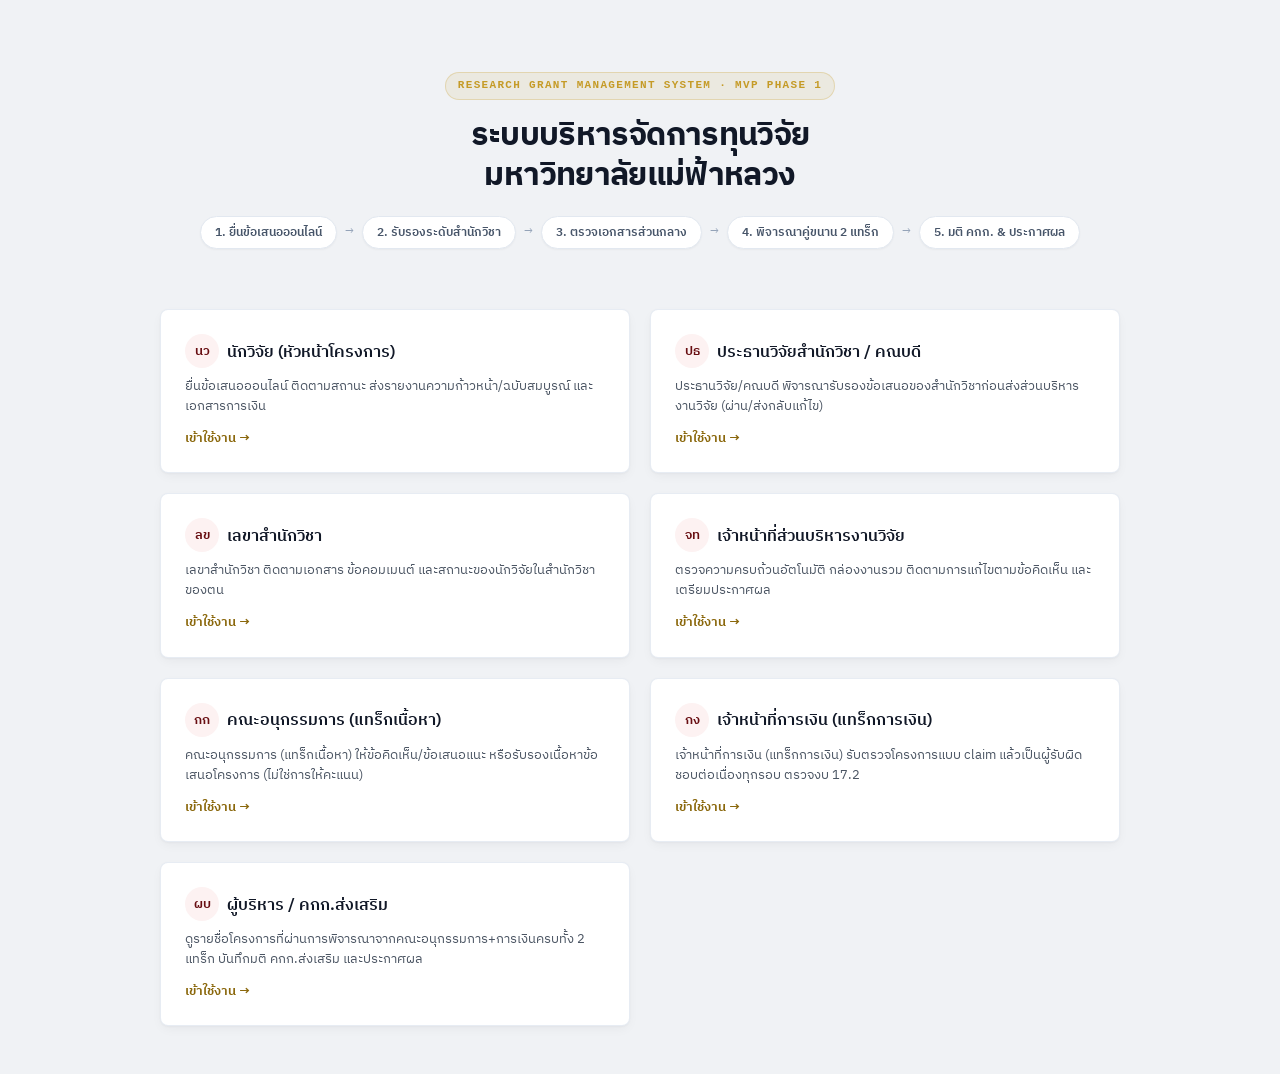
==== commit 18207395: "Add files via upload" ====
--- a/index.html
+++ b/index.html
@@ -30,7 +30,7 @@
     </div>
 
     <!-- Role Selection Grid -->
-    <div class="role-grid">
+    <div class="role-grid" id="role-grid">
 
       <a class="role-card" href="researcher-home.html">
         <div>
--- a/style.css
+++ b/style.css
@@ -770,4 +770,171 @@
   background: #E2E8F0;
   border-radius: 4px;
   color: #475569;
+}
+/* ==========================================================================
+   MFU RGMS — Executive Gateway Portal Overlay (index.html)
+   ========================================================================== */
+
+/* 1. Portal Hero Header Section */
+.portal-hero {
+  text-align: center;
+  padding: 40px 20px 24px;
+  position: relative;
+}
+
+.portal-hero__overline {
+  display: inline-flex;
+  align-items: center;
+  gap: 8px;
+  font-family: var(--font-mono);
+  font-size: 11px;
+  font-weight: 700;
+  letter-spacing: 0.12em;
+  color: #C59B27; /* MFU Warm Gold */
+  background: rgba(197, 155, 39, 0.1);
+  padding: 4px 12px;
+  border-radius: var(--radius-pill);
+  border: 1px solid rgba(197, 155, 39, 0.25);
+  margin-bottom: 16px;
+}
+
+.portal-hero__title {
+  font-size: 32px;
+  font-weight: 800;
+  color: #111827;
+  letter-spacing: -0.02em;
+  line-height: 1.25;
+  margin-bottom: 12px;
+}
+
+/* 2. Visual Process Flow Bar (เปลี่ยนข้อความยาวเป็นขั้นตอนทางลัด) */
+.portal-flow {
+  display: flex;
+  align-items: center;
+  justify-content: center;
+  flex-wrap: wrap;
+  gap: 8px;
+  margin: 20px auto 36px;
+  max-width: 920px;
+}
+
+.portal-flow__step {
+  display: flex;
+  align-items: center;
+  gap: 6px;
+  background: #FFFFFF;
+  border: 1px solid #E2E8F0;
+  padding: 6px 14px;
+  border-radius: var(--radius-pill);
+  font-size: 12px;
+  font-weight: 600;
+  color: #475569;
+  box-shadow: 0 1px 2px rgba(0, 0, 0, 0.04);
+}
+
+.portal-flow__arrow {
+  color: #94A3B8;
+  font-size: 11px;
+}
+
+/* 3. Executive Role Cards Grid */
+.role-grid {
+  display: grid;
+  grid-template-columns: repeat(2, 1fr);
+  gap: 20px;
+  max-width: 960px;
+  margin: 0 auto;
+}
+
+.role-card {
+  position: relative;
+  background: #FFFFFF;
+  border: 1px solid #E2E8F0;
+  border-radius: var(--radius-lg);
+  padding: 24px;
+  display: flex;
+  flex-direction: column;
+  justify-content: space-between;
+  transition: all 0.2s cubic-bezier(0.16, 1, 0.3, 1);
+  box-shadow: 0 1px 3px rgba(15, 23, 42, 0.03), 0 4px 12px -2px rgba(15, 23, 42, 0.04);
+  text-decoration: none;
+  color: inherit;
+}
+
+.role-card::before {
+  content: "";
+  position: absolute;
+  top: 0;
+  left: 0;
+  right: 0;
+  height: 3px;
+  background: transparent;
+  border-radius: var(--radius-lg) var(--radius-lg) 0 0;
+  transition: background 0.2s ease;
+}
+
+.role-card:hover {
+  transform: translateY(-3px);
+  border-color: rgba(197, 155, 39, 0.5);
+  box-shadow: 0 12px 24px -4px rgba(133, 20, 25, 0.08), 0 4px 6px -1px rgba(0, 0, 0, 0.04);
+}
+
+.role-card:hover::before {
+  background: linear-gradient(90deg, #851419 0%, #C59B27 100%);
+}
+
+.role-card__header {
+  display: flex;
+  align-items: center;
+  gap: 14px;
+  margin-bottom: 12px;
+}
+
+.role-card__avatar {
+  width: 42px;
+  height: 42px;
+  border-radius: 10px;
+  background: linear-gradient(135deg, #851419 0%, #5C0E12 100%);
+  color: #FFFFFF;
+  display: flex;
+  align-items: center;
+  justify-content: center;
+  font-family: var(--font-mono);
+  font-weight: 700;
+  font-size: 14px;
+  box-shadow: 0 2px 6px rgba(133, 20, 25, 0.25);
+  flex-shrink: 0;
+}
+
+.role-card__title {
+  font-size: 16px;
+  font-weight: 700;
+  color: #0F172A;
+  margin: 0;
+}
+
+.role-card__desc {
+  font-size: 13px;
+  color: #64748B;
+  line-height: 1.55;
+  margin-bottom: 20px;
+}
+
+.role-card__action {
+  display: inline-flex;
+  align-items: center;
+  gap: 6px;
+  font-size: 13px;
+  font-weight: 700;
+  color: #851419;
+  transition: color 0.15s ease, transform 0.15s ease;
+}
+
+.role-card:hover .role-card__action {
+  color: #C59B27;
+  transform: translateX(4px);
+}
+
+@media (max-width: 768px) {
+  .role-grid { grid-template-columns: 1fr; }
 }
